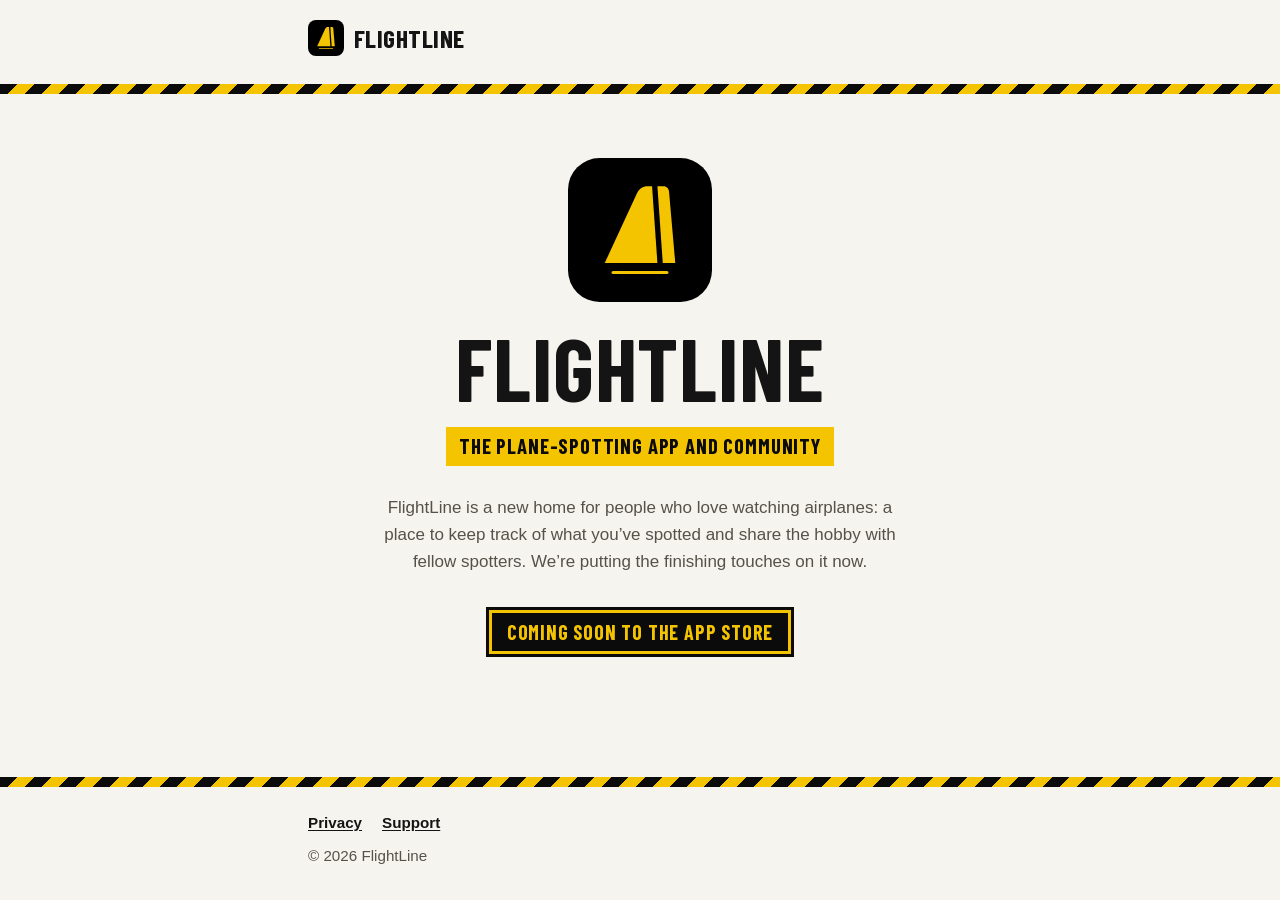
==== index.html @ 4731f256 "FlightLine website: landing, privacy placeholder, support Static HTML and CSS in the airfield-sign s" ====
<!doctype html>
<html lang="en">
<head>
<meta charset="utf-8">
<meta name="viewport" content="width=device-width, initial-scale=1">
<title>FlightLine — The plane-spotting app and community</title>
<meta name="description" content="FlightLine: the plane-spotting app and community. Coming soon to the App Store.">
<meta name="theme-color" content="#F6F4EE" media="(prefers-color-scheme: light)">
<meta name="theme-color" content="#0F0F0F" media="(prefers-color-scheme: dark)">
<link rel="icon" href="/icon.svg" type="image/svg+xml">
<link rel="apple-touch-icon" href="/apple-touch-icon.png">
<link rel="preload" href="/fonts/barlow-condensed-700.woff2" as="font" type="font/woff2" crossorigin>
<link rel="stylesheet" href="/styles.css">
<meta property="og:title" content="FlightLine">
<meta property="og:description" content="The plane-spotting app and community. Coming soon to the App Store.">
<meta property="og:url" content="https://getflightline.app/">
</head>
<body>
<header class="site-header">
  <div class="wrap">
    <a class="wordmark" href="/" aria-label="FlightLine home"><img src="/icon.svg" alt="" width="36" height="36"><span>FlightLine</span></a>
  </div>
</header>
<hr class="hazard">
<main>
  <section class="hero">
    <div class="wrap">
      <img class="hero-icon" src="/icon.svg" alt="" width="144" height="144">
      <h1>FlightLine</h1>
      <p class="tagline"><span class="sign sign-direction">The plane-spotting app and community</span></p>
      <p class="lede">FlightLine is a new home for people who love watching airplanes: a place to keep track of what you&rsquo;ve spotted and share the hobby with fellow spotters. We&rsquo;re putting the finishing touches on it now.</p>
      <p class="soon"><span class="sign sign-location">Coming soon to the App Store</span></p>
    </div>
  </section>
</main>
<hr class="hazard">
<footer class="site-footer">
  <div class="wrap">
    <nav aria-label="Footer"><a href="/privacy/">Privacy</a><a href="/support/">Support</a></nav>
    <div>&copy; 2026 FlightLine</div>
  </div>
</footer>
</body>
</html>
---- styles.css ----
/* FlightLine site: airfield-sign style. Sign yellow on sign black; pages follow light/dark. */
@font-face {
  font-family: "Barlow Condensed";
  font-weight: 600;
  font-display: swap;
  src: url("/fonts/barlow-condensed-600.woff2") format("woff2");
}
@font-face {
  font-family: "Barlow Condensed";
  font-weight: 700;
  font-display: swap;
  src: url("/fonts/barlow-condensed-700.woff2") format("woff2");
}

:root {
  color-scheme: light dark;
  --sign-yellow: #F5C400;
  --sign-black: #0B0B0B;
  --page: #F6F4EE;
  --raised: #FFFFFF;
  --ink: #141414;
  --muted: #55524A;
  --accent: #8A6500;          /* readable amber on light pages */
  --rule: rgba(0, 0, 0, 0.12);
}
@media (prefers-color-scheme: dark) {
  :root {
    --page: #0F0F0F;
    --raised: #1A1A1A;
    --ink: #F4F4F4;
    --muted: #B5B2AA;
    --accent: #F5C400;
    --rule: rgba(255, 255, 255, 0.14);
  }
}

* { box-sizing: border-box; }
html { -webkit-text-size-adjust: 100%; }
body {
  margin: 0;
  min-height: 100vh;
  display: flex;
  flex-direction: column;
  background: var(--page);
  color: var(--ink);
  font: 1.0625rem/1.6 -apple-system, BlinkMacSystemFont, "Segoe UI", Roboto, Helvetica, Arial, sans-serif;
}
a { color: var(--accent); text-underline-offset: 0.15em; }
a:hover { text-decoration-thickness: 2px; }
:focus-visible { outline: 3px solid var(--sign-yellow); outline-offset: 3px; }

.wrap { width: 100%; max-width: 44rem; margin: 0 auto; padding: 0 1.25rem; }

/* Header: wordmark sign */
.site-header { padding: 1.25rem 0; }
.wordmark {
  display: inline-flex;
  align-items: center;
  gap: 0.6rem;
  text-decoration: none;
  color: var(--ink);
}
.wordmark img { width: 2.25rem; height: 2.25rem; }
.wordmark span {
  font: 700 1.6rem/1 "Barlow Condensed", "Arial Narrow", sans-serif;
  letter-spacing: 0.02em;
  text-transform: uppercase;
}

main { flex: 1; }

/* Airfield signs */
.sign {
  display: inline-block;
  font: 700 1.15rem/1 "Barlow Condensed", "Arial Narrow", sans-serif;
  letter-spacing: 0.04em;
  text-transform: uppercase;
  padding: 0.55rem 0.8rem;
}
.sign-location {           /* yellow text, yellow frame, black panel */
  background: var(--sign-black);
  color: var(--sign-yellow);
  box-shadow: inset 0 0 0 3px var(--sign-yellow);
  border: 3px solid var(--sign-black);
}
.sign-direction {          /* black text on yellow */
  background: var(--sign-yellow);
  color: var(--sign-black);
}

.hazard {
  height: 10px;
  background: repeating-linear-gradient(-45deg, var(--sign-yellow) 0 12px, var(--sign-black) 12px 24px);
  border: 0;
  margin: 0;
}

/* Landing */
.hero { padding: 2.5rem 0 3.5rem; text-align: center; }
.hero-icon { width: 7.5rem; height: 7.5rem; margin: 0 auto 1.5rem; display: block; }
.hero h1 {
  margin: 0;
  font: 700 clamp(3.25rem, 14vw, 5.5rem)/0.95 "Barlow Condensed", "Arial Narrow", sans-serif;
  letter-spacing: 0.01em;
  text-transform: uppercase;
}
.tagline { margin: 1.1rem 0 0; }
.tagline .sign { font-size: clamp(1rem, 4.2vw, 1.3rem); }
.hero p.lede { max-width: 32rem; margin: 1.75rem auto 0; color: var(--muted); }
.soon { margin-top: 2rem; }
.soon .sign { font-size: 1.25rem; padding: 0.75rem 1.1rem; }

/* Text pages */
.page { padding: 1.5rem 0 3rem; }
.page h1 {
  margin: 0 0 1rem;
  font: 700 2.6rem/1 "Barlow Condensed", "Arial Narrow", sans-serif;
  text-transform: uppercase;
}
.page h2 {
  margin: 2rem 0 0.5rem;
  font: 700 1.5rem/1.1 "Barlow Condensed", "Arial Narrow", sans-serif;
  text-transform: uppercase;
}
.card {
  background: var(--raised);
  border: 1px solid var(--rule);
  border-radius: 12px;
  padding: 1.25rem;
}
.placeholder { border-style: dashed; color: var(--muted); }
.email { font-size: 1.25rem; font-weight: 600; word-break: break-word; }

/* Footer */
.site-footer { padding: 1.5rem 0 2rem; font-size: 0.95rem; color: var(--muted); }
.site-footer nav { display: flex; flex-wrap: wrap; gap: 1.25rem; margin-bottom: 0.5rem; }
.site-footer a { color: var(--ink); font-weight: 600; }

@media (min-width: 40rem) {
  .hero { padding: 4rem 0 5rem; }
  .hero-icon { width: 9rem; height: 9rem; }
}
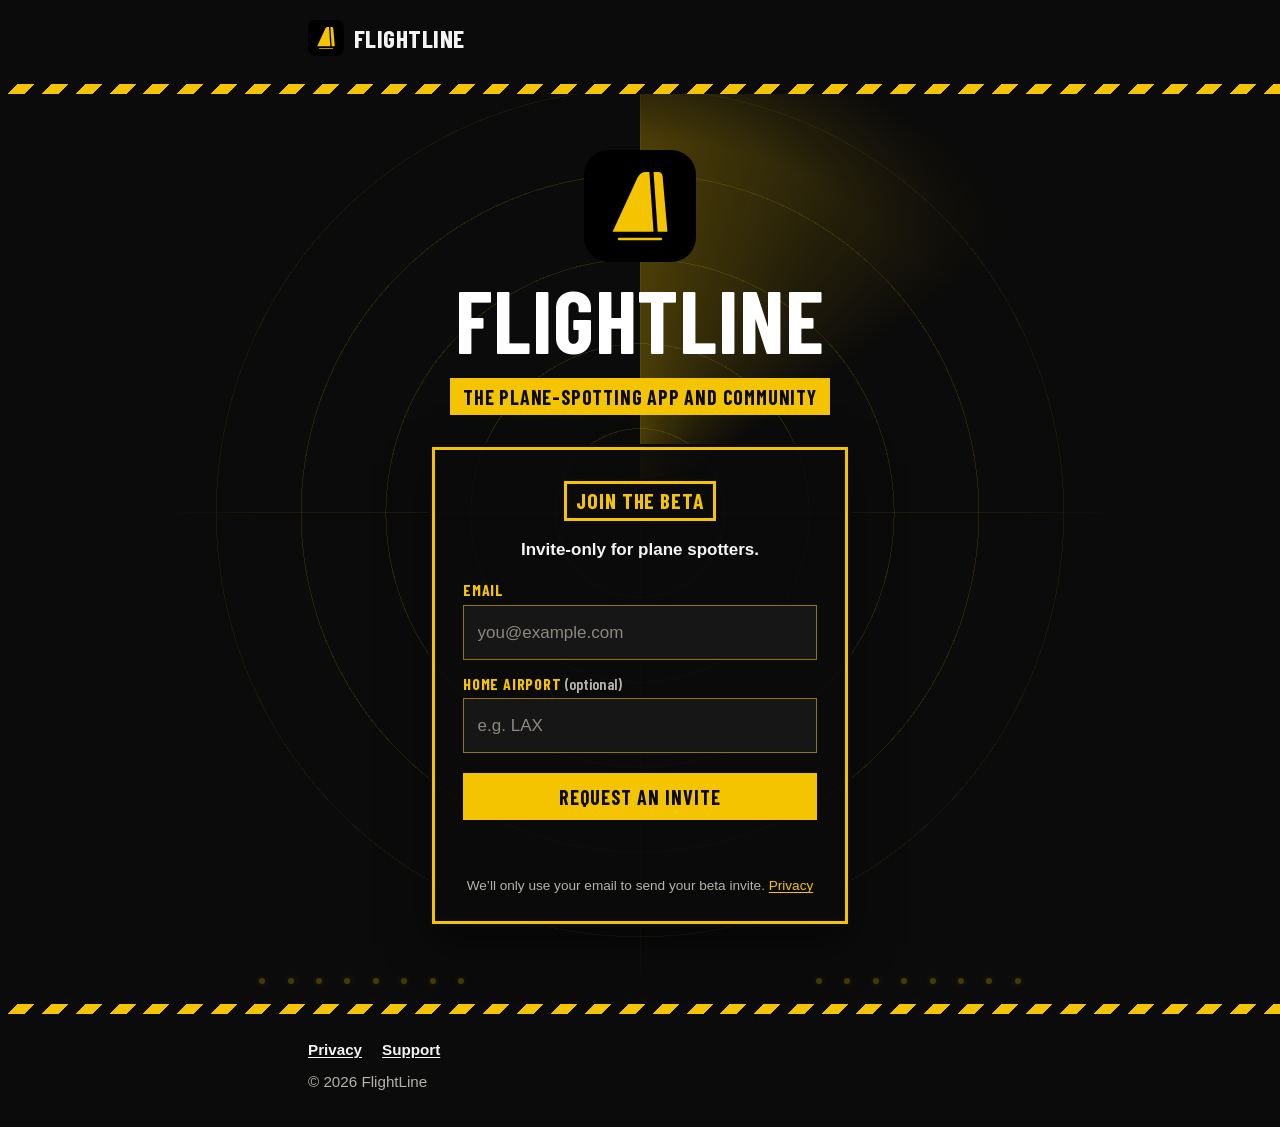
==== commit df23f779: "Homepage: airfield-sign hero with radar sweep and approach lights, beta waitlist form; privacy polic" ====
--- a/index.html
+++ b/index.html
@@ -2,20 +2,20 @@
 <html lang="en">
 <head>
 <meta charset="utf-8">
-<meta name="viewport" content="width=device-width, initial-scale=1">
+<meta name="viewport" content="width=device-width, initial-scale=1, viewport-fit=cover">
 <title>FlightLine — The plane-spotting app and community</title>
-<meta name="description" content="FlightLine: the plane-spotting app and community. Coming soon to the App Store.">
-<meta name="theme-color" content="#F6F4EE" media="(prefers-color-scheme: light)">
-<meta name="theme-color" content="#0F0F0F" media="(prefers-color-scheme: dark)">
+<meta name="description" content="FlightLine: the plane-spotting app and community. Join the invite-only beta for plane spotters.">
+<meta name="theme-color" content="#0B0B0B">
 <link rel="icon" href="/icon.svg" type="image/svg+xml">
 <link rel="apple-touch-icon" href="/apple-touch-icon.png">
 <link rel="preload" href="/fonts/barlow-condensed-700.woff2" as="font" type="font/woff2" crossorigin>
 <link rel="stylesheet" href="/styles.css">
 <meta property="og:title" content="FlightLine">
-<meta property="og:description" content="The plane-spotting app and community. Coming soon to the App Store.">
+<meta property="og:description" content="The plane-spotting app and community. Join the invite-only beta.">
 <meta property="og:url" content="https://getflightline.app/">
+<script src="/join.js" defer></script>
 </head>
-<body>
+<body class="home">
 <header class="site-header">
   <div class="wrap">
     <a class="wordmark" href="/" aria-label="FlightLine home"><img src="/icon.svg" alt="" width="36" height="36"><span>FlightLine</span></a>
@@ -23,13 +23,42 @@
 </header>
 <hr class="hazard">
 <main>
-  <section class="hero">
-    <div class="wrap">
-      <img class="hero-icon" src="/icon.svg" alt="" width="144" height="144">
-      <h1>FlightLine</h1>
+  <section class="hero" aria-labelledby="hero-title">
+    <!-- Decoration only: a radar sweep and approach lights, drawn in CSS. -->
+    <div class="hero-scene" aria-hidden="true">
+      <div class="radar"><div class="radar-sweep"></div></div>
+      <div class="runway-lights runway-lights-left"><i></i><i></i><i></i><i></i><i></i><i></i><i></i><i></i></div>
+      <div class="runway-lights runway-lights-right"><i></i><i></i><i></i><i></i><i></i><i></i><i></i><i></i></div>
+    </div>
+
+    <div class="wrap hero-content">
+      <img class="hero-icon" src="/icon.svg" alt="" width="112" height="112">
+      <h1 id="hero-title">FlightLine</h1>
       <p class="tagline"><span class="sign sign-direction">The plane-spotting app and community</span></p>
-      <p class="lede">FlightLine is a new home for people who love watching airplanes: a place to keep track of what you&rsquo;ve spotted and share the hobby with fellow spotters. We&rsquo;re putting the finishing touches on it now.</p>
-      <p class="soon"><span class="sign sign-location">Coming soon to the App Store</span></p>
+
+      <div class="join-box" id="join">
+        <h2><span class="sign sign-location">Join the beta</span></h2>
+        <p class="join-lede">Invite-only for plane spotters.</p>
+
+        <form class="join-form" action="https://srpjvponziksyfwjsfgt.supabase.co/functions/v1/join-waitlist" method="post" novalidate>
+          <label for="join-email">Email</label>
+          <input id="join-email" name="email" type="email" inputmode="email" autocomplete="email" required maxlength="254" placeholder="you@example.com">
+
+          <label for="join-airport">Home airport <span class="optional">(optional)</span></label>
+          <input id="join-airport" name="home_airport" type="text" autocomplete="off" autocapitalize="characters" maxlength="60" placeholder="e.g. LAX">
+
+          <!-- Leave empty: a trap for bots. Hidden from people and screen readers. -->
+          <div class="trap" aria-hidden="true">
+            <label for="join-website">Website</label>
+            <input id="join-website" name="website" type="text" tabindex="-1" autocomplete="off">
+          </div>
+          <input type="hidden" name="started_at" value="">
+
+          <button type="submit">Request an invite</button>
+          <p class="join-status" role="status" aria-live="polite"></p>
+        </form>
+        <p class="join-fine">We&rsquo;ll only use your email to send your beta invite. <a href="/privacy/#waitlist">Privacy</a></p>
+      </div>
     </div>
   </section>
 </main>
--- a/styles.css
+++ b/styles.css
@@ -95,21 +95,6 @@
   margin: 0;
 }
 
-/* Landing */
-.hero { padding: 2.5rem 0 3.5rem; text-align: center; }
-.hero-icon { width: 7.5rem; height: 7.5rem; margin: 0 auto 1.5rem; display: block; }
-.hero h1 {
-  margin: 0;
-  font: 700 clamp(3.25rem, 14vw, 5.5rem)/0.95 "Barlow Condensed", "Arial Narrow", sans-serif;
-  letter-spacing: 0.01em;
-  text-transform: uppercase;
-}
-.tagline { margin: 1.1rem 0 0; }
-.tagline .sign { font-size: clamp(1rem, 4.2vw, 1.3rem); }
-.hero p.lede { max-width: 32rem; margin: 1.75rem auto 0; color: var(--muted); }
-.soon { margin-top: 2rem; }
-.soon .sign { font-size: 1.25rem; padding: 0.75rem 1.1rem; }
-
 /* Text pages */
 .page { padding: 1.5rem 0 3rem; }
 .page h1 {
@@ -136,7 +121,208 @@
 .site-footer nav { display: flex; flex-wrap: wrap; gap: 1.25rem; margin-bottom: 0.5rem; }
 .site-footer a { color: var(--ink); font-weight: 600; }
 
+/* Privacy policy */
+.policy .updated { margin: -0.5rem 0 1.25rem; color: var(--muted); font-size: 0.95rem; }
+.policy .summary { font-size: 1.15rem; font-weight: 600; }
+.policy ul { padding-left: 1.2rem; }
+.policy li { margin: 0.5rem 0; }
+.table-scroll { overflow-x: auto; -webkit-overflow-scrolling: touch; margin: 0.75rem 0; border: 1px solid var(--rule); border-radius: 12px; background: var(--raised); }
+.policy table { width: 100%; min-width: 34rem; border-collapse: collapse; font-size: 0.95rem; line-height: 1.45; }
+.policy th, .policy td { text-align: left; vertical-align: top; padding: 0.7rem 0.85rem; border-bottom: 1px solid var(--rule); }
+.policy tbody tr:last-child td { border-bottom: 0; }
+.policy th {
+  background: var(--sign-yellow);
+  color: var(--sign-black);
+  font: 700 1rem/1.2 "Barlow Condensed", "Arial Narrow", sans-serif;
+  letter-spacing: 0.04em;
+  text-transform: uppercase;
+}
+.policy td:first-child { font-weight: 600; }
+
+/* Phones: each table row becomes a small labeled card, so no column hides off-screen. */
+@media (max-width: 40rem) {
+  .table-scroll { overflow: visible; border: 0; background: none; }
+  .policy table { min-width: 0; }
+  .policy thead { display: none; }
+  .policy tbody tr {
+    display: block;
+    margin: 0 0 0.75rem;
+    background: var(--raised);
+    border: 1px solid var(--rule);
+    border-radius: 12px;
+    overflow: hidden;
+  }
+  .policy td { display: block; border-bottom: 1px solid var(--rule); }
+  .policy tbody tr td:last-child { border-bottom: 0; }
+  .policy td::before {
+    content: attr(data-label);
+    display: block;
+    margin-bottom: 0.15rem;
+    color: var(--accent);
+    font: 700 0.85rem/1.2 "Barlow Condensed", "Arial Narrow", sans-serif;
+    letter-spacing: 0.06em;
+    text-transform: uppercase;
+  }
+  .policy td:first-child {
+    background: var(--sign-yellow);
+    color: var(--sign-black);
+    font: 700 1.1rem/1.2 "Barlow Condensed", "Arial Narrow", sans-serif;
+    letter-spacing: 0.02em;
+  }
+  .policy td:first-child::before { display: none; }
+}
+
+/* Home: always sign black, whatever the system theme. */
+.home { background: var(--sign-black); color: #F4F4F4; color-scheme: dark; }
+.home .wordmark { color: #F4F4F4; }
+.home .site-footer { color: #B5B2AA; }
+.home .site-footer a { color: #F4F4F4; }
+.home a { color: var(--sign-yellow); }
+
+.hero {
+  position: relative;
+  overflow: hidden;
+  isolation: isolate;
+  padding: 2rem 0 3rem;
+  text-align: center;
+}
+.hero-content { position: relative; z-index: 1; }
+.hero-icon { width: 5.5rem; height: 5.5rem; margin: 0 auto 1rem; display: block; }
+.hero h1 {
+  margin: 0;
+  font: 700 clamp(3rem, 15vw, 5.5rem)/0.95 "Barlow Condensed", "Arial Narrow", sans-serif;
+  letter-spacing: 0.01em;
+  text-transform: uppercase;
+  color: #FFFFFF;
+}
+.tagline { margin: 1rem 0 0; }
+.tagline .sign { font-size: clamp(0.95rem, 4.2vw, 1.25rem); }
+
+/* Background scene: a slow radar sweep with range rings, and approach lights. */
+.hero-scene { position: absolute; inset: 0; z-index: 0; pointer-events: none; }
+.radar {
+  position: absolute;
+  left: 50%;
+  top: 46%;
+  width: min(150vw, 60rem);
+  aspect-ratio: 1;
+  transform: translate(-50%, -50%);
+  border-radius: 50%;
+  background:
+    repeating-radial-gradient(circle, transparent 0 calc(12.5% - 1px), rgba(245, 196, 0, 0.13) calc(12.5% - 1px) 12.5%),
+    linear-gradient(rgba(245, 196, 0, 0.08), rgba(245, 196, 0, 0.08)) center / 1px 100% no-repeat,
+    linear-gradient(rgba(245, 196, 0, 0.08), rgba(245, 196, 0, 0.08)) center / 100% 1px no-repeat;
+  -webkit-mask: radial-gradient(circle, #000 55%, transparent 71%);
+  mask: radial-gradient(circle, #000 55%, transparent 71%);
+}
+.radar-sweep {
+  position: absolute;
+  inset: 0;
+  border-radius: 50%;
+  background: conic-gradient(from 0deg, rgba(245, 196, 0, 0.28), rgba(245, 196, 0, 0) 55deg, transparent 360deg);
+  animation: sweep 9s linear infinite;
+  will-change: transform;
+}
+@keyframes sweep { to { transform: rotate(360deg); } }
+
+/* Two rows of approach lights converging on the threshold; a "rabbit" runs along them. */
+.runway-lights {
+  position: absolute;
+  bottom: 1.25rem;
+  display: flex;
+  gap: clamp(0.6rem, 3vw, 1.4rem);
+}
+.runway-lights-left { right: 50%; margin-right: clamp(4.5rem, 22vw, 11rem); }
+.runway-lights-right { left: 50%; margin-left: clamp(4.5rem, 22vw, 11rem); flex-direction: row-reverse; }
+.runway-lights i {
+  display: block;
+  width: 6px;
+  height: 6px;
+  border-radius: 50%;
+  background: var(--sign-yellow);
+  opacity: 0.25;
+  box-shadow: 0 0 6px rgba(245, 196, 0, 0.6);
+  animation: rabbit 2.4s linear infinite;
+}
+.runway-lights i:nth-child(1) { animation-delay: 0s; }
+.runway-lights i:nth-child(2) { animation-delay: 0.15s; }
+.runway-lights i:nth-child(3) { animation-delay: 0.3s; }
+.runway-lights i:nth-child(4) { animation-delay: 0.45s; }
+.runway-lights i:nth-child(5) { animation-delay: 0.6s; }
+.runway-lights i:nth-child(6) { animation-delay: 0.75s; }
+.runway-lights i:nth-child(7) { animation-delay: 0.9s; }
+.runway-lights i:nth-child(8) { animation-delay: 1.05s; }
+@keyframes rabbit {
+  0%, 12% { opacity: 1; transform: scale(1.35); }
+  20%, 100% { opacity: 0.25; transform: scale(1); }
+}
+
+/* Motion is decoration: none of it for people who'd rather not. */
+@media (prefers-reduced-motion: reduce) {
+  .radar-sweep, .runway-lights i { animation: none; }
+  .radar-sweep { transform: rotate(35deg); }
+}
+
+/* Waitlist box */
+.join-box {
+  max-width: 26rem;
+  margin: 2rem auto 0;
+  padding: 1.5rem 1.25rem 1.25rem;
+  background: rgba(11, 11, 11, 0.88);
+  border: 3px solid var(--sign-yellow);
+  box-shadow: 0 0 0 3px var(--sign-black), 0 18px 40px rgba(0, 0, 0, 0.5);
+  text-align: left;
+}
+.join-box h2 { margin: 0; text-align: center; }
+.join-box h2 .sign { font-size: 1.35rem; }
+.join-lede { margin: 0.75rem 0 1.1rem; text-align: center; font-weight: 600; color: #F4F4F4; }
+.join-form label {
+  display: block;
+  margin: 0.85rem 0 0.35rem;
+  font: 700 1rem/1.2 "Barlow Condensed", "Arial Narrow", sans-serif;
+  letter-spacing: 0.05em;
+  text-transform: uppercase;
+  color: var(--sign-yellow);
+}
+.join-form .optional { color: #B5B2AA; text-transform: none; letter-spacing: 0; font-weight: 600; }
+.join-form input[type="email"], .join-form input[type="text"] {
+  width: 100%;
+  padding: 0.8rem 0.85rem;
+  font: inherit;
+  font-size: 1.0625rem;   /* 17px+ keeps iOS from zooming in */
+  color: #FFFFFF;
+  background: #161616;
+  border: 1px solid rgba(245, 196, 0, 0.55);
+  border-radius: 0;
+}
+.join-form input::placeholder { color: #8C887F; }
+.join-form input:focus { outline: 3px solid var(--sign-yellow); outline-offset: 1px; border-color: var(--sign-yellow); }
+.join-form button {
+  width: 100%;
+  margin-top: 1.25rem;
+  padding: 0.85rem 1rem;
+  font: 700 1.25rem/1 "Barlow Condensed", "Arial Narrow", sans-serif;
+  letter-spacing: 0.05em;
+  text-transform: uppercase;
+  color: var(--sign-black);
+  background: var(--sign-yellow);
+  border: 0;
+  cursor: pointer;
+}
+.join-form button:hover { filter: brightness(1.06); }
+.join-form button:disabled { opacity: 0.6; cursor: progress; }
+.join-form.is-done label, .join-form.is-done input, .join-form.is-done button { display: none; }
+.join-status { min-height: 1.5em; margin: 0.85rem 0 0; font-weight: 600; text-align: center; }
+.join-status.is-ok { color: var(--sign-yellow); }
+.join-status.is-error { color: #FF9B7A; }
+.join-form.is-done .join-status { font: 700 1.6rem/1.2 "Barlow Condensed", "Arial Narrow", sans-serif; margin: 0.5rem 0; }
+.join-fine { margin: 1rem 0 0; font-size: 0.85rem; color: #B5B2AA; text-align: center; }
+
+/* The bot trap stays out of sight and out of reach. */
+.trap { position: absolute; left: -10000px; width: 1px; height: 1px; overflow: hidden; }
+
 @media (min-width: 40rem) {
-  .hero { padding: 4rem 0 5rem; }
-  .hero-icon { width: 9rem; height: 9rem; }
-}
+  .hero { padding: 3.5rem 0 5rem; }
+  .hero-icon { width: 7rem; height: 7rem; }
+  .join-box { padding: 1.75rem 1.75rem 1.5rem; }
+}
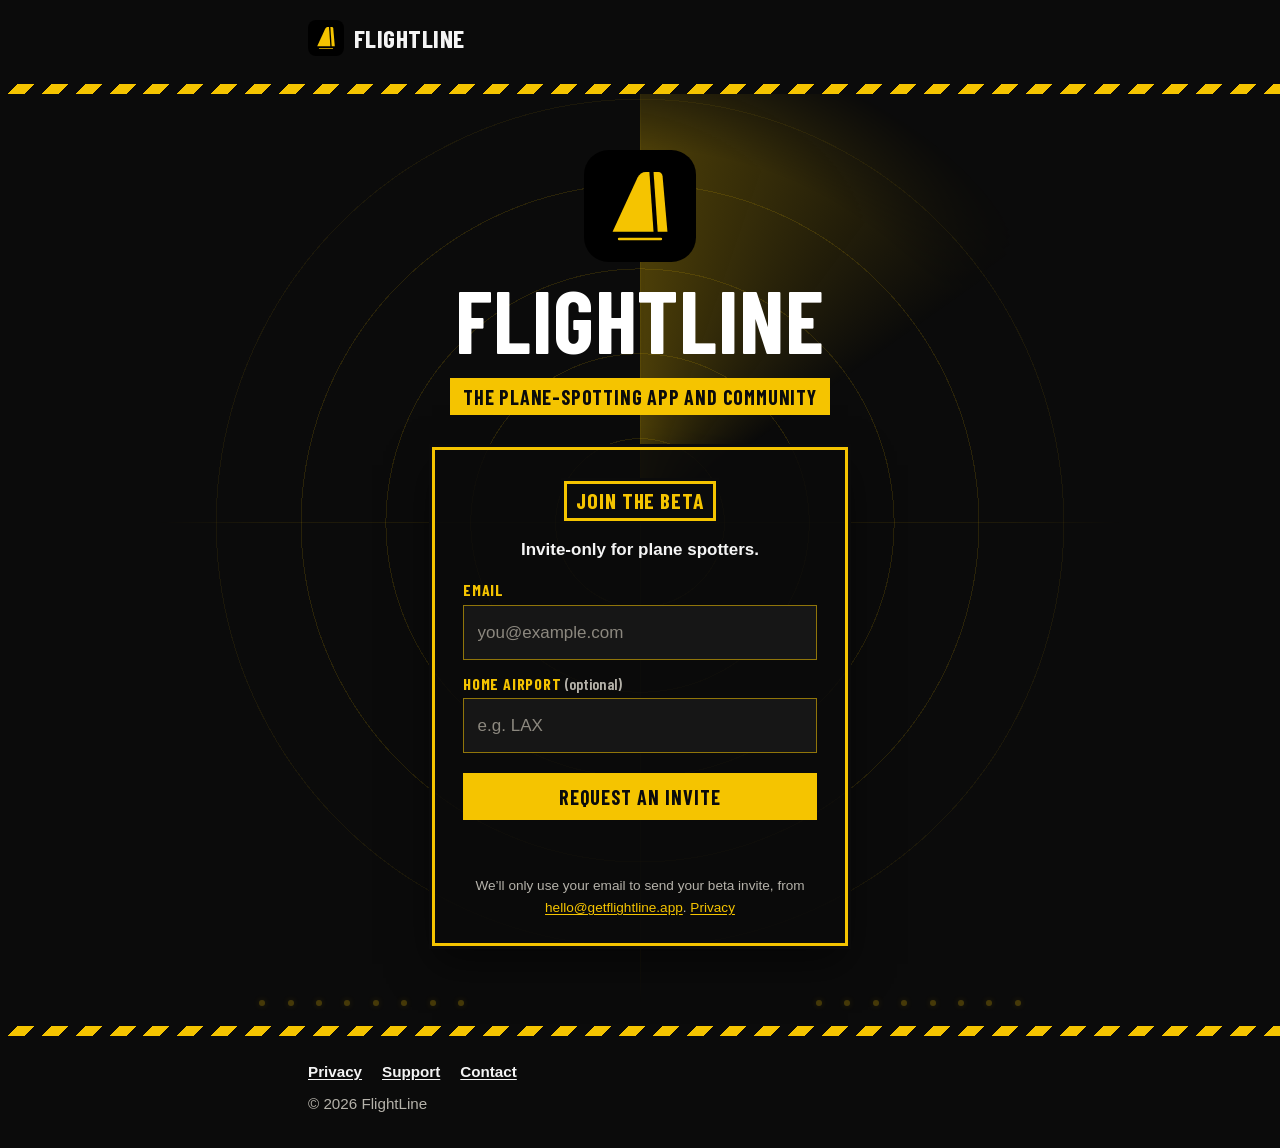
==== commit 2200ecd6: "Contacts: support@ for support and privacy, hello@ for general contact and waitlist Co-Authored-By: " ====
--- a/index.html
+++ b/index.html
@@ -57,7 +57,7 @@
           <button type="submit">Request an invite</button>
           <p class="join-status" role="status" aria-live="polite"></p>
         </form>
-        <p class="join-fine">We&rsquo;ll only use your email to send your beta invite. <a href="/privacy/#waitlist">Privacy</a></p>
+        <p class="join-fine">We&rsquo;ll only use your email to send your beta invite, from <a href="mailto:hello@getflightline.app">hello@getflightline.app</a>. <a href="/privacy/#waitlist">Privacy</a></p>
       </div>
     </div>
   </section>
@@ -65,7 +65,7 @@
 <hr class="hazard">
 <footer class="site-footer">
   <div class="wrap">
-    <nav aria-label="Footer"><a href="/privacy/">Privacy</a><a href="/support/">Support</a></nav>
+    <nav aria-label="Footer"><a href="/privacy/">Privacy</a><a href="/support/">Support</a><a href="mailto:hello@getflightline.app">Contact</a></nav>
     <div>&copy; 2026 FlightLine</div>
   </div>
 </footer>
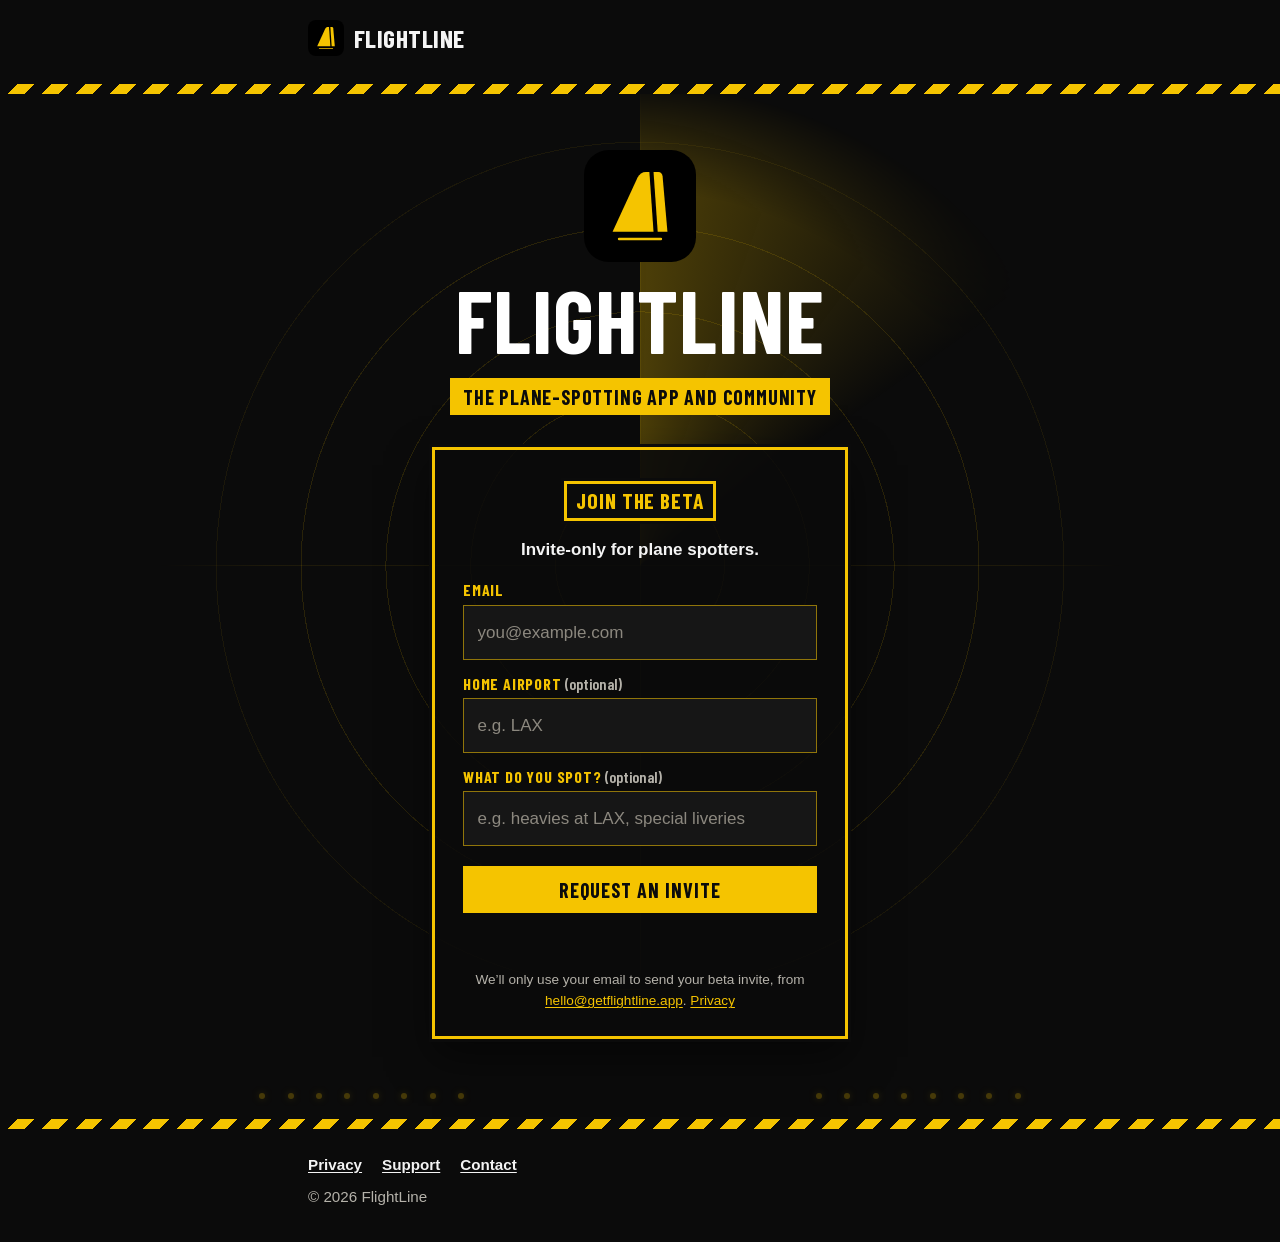
==== commit dbd65300: "Beta approvals: confirmation page, 'What do you spot?' field, privacy - /waitlist/decide/: the owner" ====
--- a/index.html
+++ b/index.html
@@ -47,6 +47,9 @@
           <label for="join-airport">Home airport <span class="optional">(optional)</span></label>
           <input id="join-airport" name="home_airport" type="text" autocomplete="off" autocapitalize="characters" maxlength="60" placeholder="e.g. LAX">
 
+          <label for="join-spots">What do you spot? <span class="optional">(optional)</span></label>
+          <input id="join-spots" name="spots" type="text" autocomplete="off" maxlength="120" placeholder="e.g. heavies at LAX, special liveries">
+
           <!-- Leave empty: a trap for bots. Hidden from people and screen readers. -->
           <div class="trap" aria-hidden="true">
             <label for="join-website">Website</label>
--- a/styles.css
+++ b/styles.css
@@ -326,3 +326,9 @@
   .hero-icon { width: 7rem; height: 7rem; }
   .join-box { padding: 1.75rem 1.75rem 1.5rem; }
 }
+
+/* Beta request confirmation page (/waitlist/decide/). */
+.decide-details { display: grid; grid-template-columns: auto 1fr; gap: 0.4rem 1rem; margin: 0 0 1.25rem; }
+.decide-details dt { font-weight: 700; color: #8C887F; }
+.decide-details dd { margin: 0; overflow-wrap: anywhere; }
+.decide-form button { width: 100%; }
